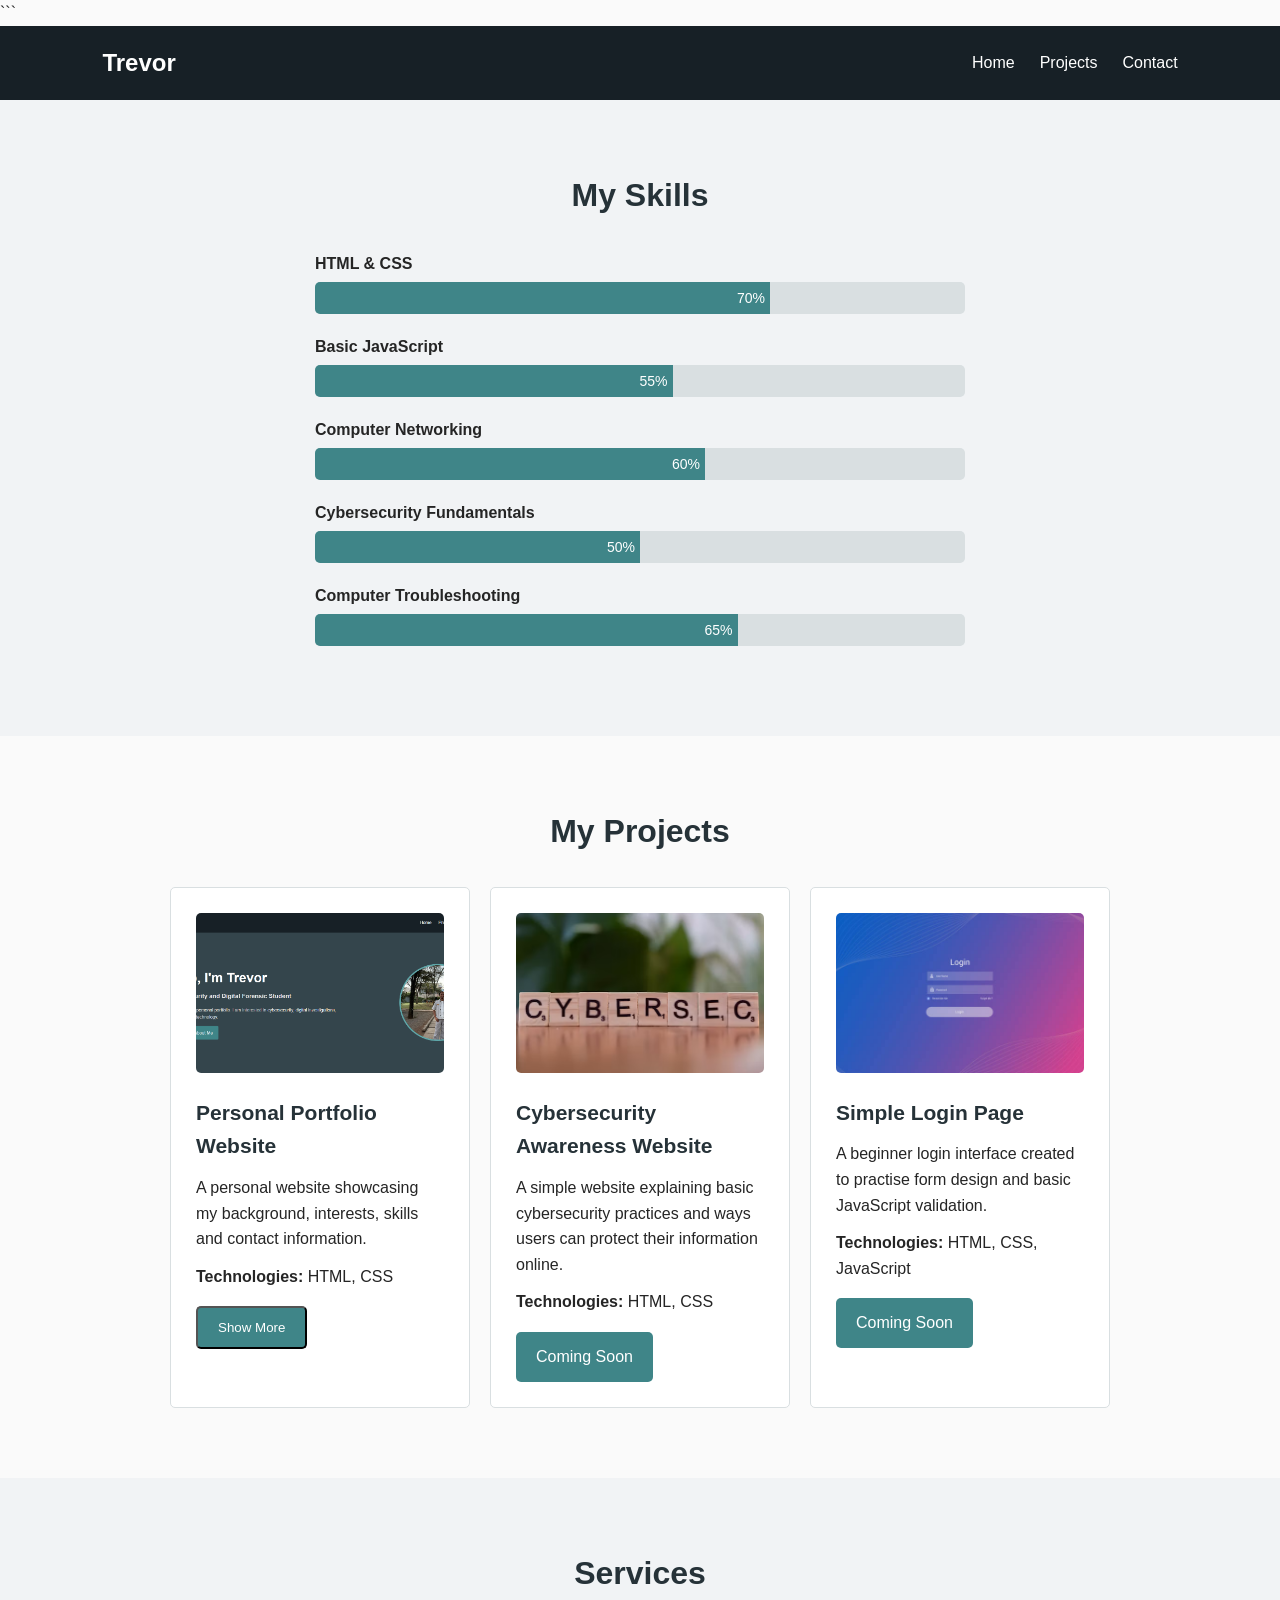
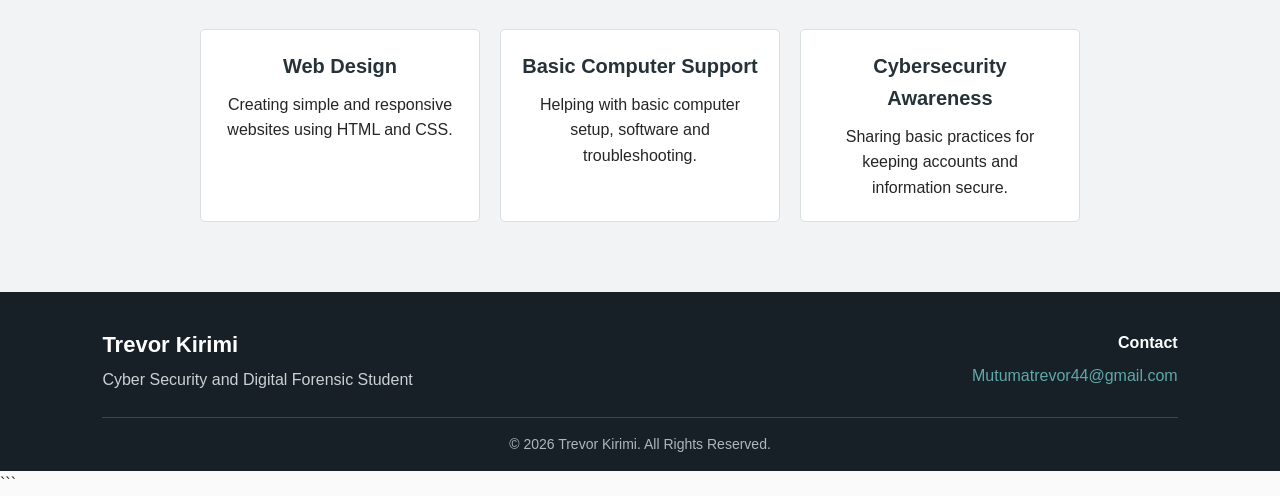
==== projects.html @ 118c22d6 "Complete Assignment 2 portfolio" ====
<!DOCTYPE html>

<html lang="en">

<head>
    <meta charset="UTF-8">
    <meta name="viewport" content="width=device-width, initial-scale=1.0">
    <title>Trevor Kirimi - Projects</title>
    <link rel="stylesheet" href="style.css">
</head>

<body>

```
<!-- Navigation -->
<header>
    <nav>
        <div class="logo">Trevor</div>

        <ul>
            <li><a href="index.html">Home</a></li>
            <li><a href="projects.html">Projects</a></li>
            <li><a href="index.html#contact">Contact</a></li>
        </ul>
    </nav>
</header>

<main>

    <!-- Skills Section -->
    <section class="skills">

        <h1>My Skills</h1>

        <div class="skill">
            <p>HTML & CSS</p>
            <div class="skill-bar">
                <div class="skill-level html">70%</div>
            </div>
        </div>

        <div class="skill">
            <p>Basic JavaScript</p>
            <div class="skill-bar">
                <div class="skill-level javascript">55%</div>
            </div>
        </div>

        <div class="skill">
            <p>Computer Networking</p>
            <div class="skill-bar">
                <div class="skill-level networking">60%</div>
            </div>
        </div>

        <div class="skill">
            <p>Cybersecurity Fundamentals</p>
            <div class="skill-bar">
                <div class="skill-level cybersecurity">50%</div>
            </div>
        </div>

        <div class="skill">
            <p>Computer Troubleshooting</p>
            <div class="skill-bar">
                <div class="skill-level troubleshooting">65%</div>
            </div>
        </div>

    </section>

    <!-- Projects Section -->
    <section class="projects">

        <h1>My Projects</h1>

        <div class="project-container">

            <div class="project-card">

                <img src="assets/Personal Portfolio.png"
                    alt="Screenshot of Trevor's Personal Portfolio Website">

                <h2>Personal Portfolio Website</h2>

                <p>
                    A personal website showcasing my background,
                    interests, skills and contact information.
                </p>

                <p id="moreText" style="display: none;">
                    This project helped me practise webpage structure,
                    styling and responsive design.
                </p>

                <p><strong>Technologies:</strong> HTML, CSS</p>

                <button onclick="showMore()" class="button" id="moreButton">
                    Show More
                </button>

            </div>

            <div class="project-card">

                <img src="assets/cybersecurity.jpg"
                    alt="Cybersecurity awareness illustration">

                <h2>Cybersecurity Awareness Website</h2>

                <p>
                    A simple website explaining basic cybersecurity
                    practices and ways users can protect their information online.
                </p>

                <p><strong>Technologies:</strong> HTML, CSS</p>

                <a href="#" class="button">Coming Soon</a>

            </div>

            <div class="project-card">

                <img src="assets/login.jpg"
                    alt="Login and password security illustration">

                <h2>Simple Login Page</h2>

                <p>
                    A beginner login interface created to practise
                    form design and basic JavaScript validation.
                </p>

                <p><strong>Technologies:</strong> HTML, CSS, JavaScript</p>

                <a href="#" class="button">Coming Soon</a>

            </div>

        </div>

    </section>

    <!-- Services Section -->
    <section class="services">

        <h1>Services</h1>

        <div class="services-container">

            <div class="service">
                <h2>Web Design</h2>
                <p>
                    Creating simple and responsive websites using HTML and CSS.
                </p>
            </div>

            <div class="service">
                <h2>Basic Computer Support</h2>
                <p>
                    Helping with basic computer setup, software and troubleshooting.
                </p>
            </div>

            <div class="service">
                <h2>Cybersecurity Awareness</h2>
                <p>
                    Sharing basic practices for keeping accounts and information secure.
                </p>
            </div>

        </div>

    </section>

</main>

<!-- Footer -->
<footer>

    <div class="footer-content">

        <div class="footer-about">
            <h3>Trevor Kirimi</h3>
            <p>
                Cyber Security and Digital Forensic Student
            </p>
        </div>

        <div class="footer-contact">
            <h4>Contact</h4>

            <p>
                <a href="mailto:Mutumatrevor44@gmail.com">
                    Mutumatrevor44@gmail.com
                </a>
            </p>
        </div>

    </div>

    <div class="footer-bottom">
        <p>
            &copy; 2026 Trevor Kirimi. All Rights Reserved.
        </p>
    </div>

</footer>

<script src="script.js"></script>
```

</body>

</html>
---- style.css ----
* {
    box-sizing: border-box;
    margin: 0;
    padding: 0;
}

body {
    font-family: Arial, sans-serif;
    color: #252525;
    background-color: #fafafa;
    line-height: 1.6;
}

html {
    scroll-behavior: smooth;
}

/* Navigation */
header {
    background-color: #172026;
    padding: 18px 8%;
}

nav {
    display: flex;
    justify-content: space-between;
    align-items: center;
}

.logo {
    color: white;
    font-size: 24px;
    font-weight: bold;
}

nav ul {
    display: flex;
    list-style: none;
    gap: 25px;
}

nav a {
    color: white;
    text-decoration: none;
}

nav a:hover {
    color: #5fa8aa;
}

/* Main sections */
section {
    padding: 70px 8%;
}

/* Hero section */
.hero {
    min-height: 80vh;
    display: flex;
    justify-content: space-between;
    align-items: center;
    gap: 50px;
    background-color: #34454c;
}

.hero-content {
    max-width: 650px;
}

.hero h1 {
    font-size: 48px;
    color: white;
    margin-bottom: 10px;
}

.tagline {
    font-size: 22px;
    color: #5fa8aa;
    font-weight: bold;
    margin-bottom: 20px;
}

.hero p {
    color: #e5e7e9;
}

.hero-image img {
    width: 280px;
    height: 280px;
    object-fit: cover;
    border-radius: 50%;
    border: 5px solid #5fa8aa;
}

/* Button */
.button {
    display: inline-block;
    margin-top: 20px;
    padding: 12px 20px;
    background-color: #3f8588;
    color: white;
    text-decoration: none;
    border-radius: 5px;
}

.button:hover {
    background-color: #24565a;
}

/* About section */
.about {
    background-color: #f1f3f5;
    text-align: center;
}

.about h2,
.projects h2,
.contact h2 {
    color: #263238;
    font-size: 32px;
    margin-bottom: 20px;
}

.about p {
    max-width: 750px;
    margin: 0 auto 15px;
}

/* Projects section */
.projects {
    background-color: #fafafa;
    text-align: center;
}

.projects h1 {
    color: #263238;
    font-size: 32px;
    margin-bottom: 30px;
}

.project-container {
    display: flex;
    justify-content: center;
    gap: 20px;
    flex-wrap: wrap;
}

.project-card {
    background-color: white;
    border: 1px solid #d9dfe1;
    border-radius: 5px;
    padding: 25px;
    width: 300px;
    text-align: left;
}
/* Project thumbnails */
.project-card img {
width: 100%;
height: 160px;
object-fit: cover;
border-radius: 5px;
margin-bottom: 15px;
}


.project-card h2 {
    color: #263238;
    font-size: 21px;
    margin-bottom: 12px;
}

.project-card p {
    margin-bottom: 12px;
}

.project-card .button {
    margin-top: 5px;
}

/* Contact section */
.contact {
    background-color: #f1f3f5;
    text-align: center;
}

.contact p {
    margin-bottom: 10px;
}

.contact a {
    color: #2f6f73;
    font-weight: bold;
}

/* Footer */
footer {
    background-color: #172026;
    color: white;
    padding: 35px 8% 15px;
}

.footer-content {
    display: flex;
    justify-content: space-between;
    align-items: center;
    gap: 30px;
}

.footer-about h3 {
    font-size: 22px;
    margin-bottom: 5px;
}

.footer-about p {
    color: #cbd1d3;
}

.footer-contact {
    text-align: right;
}

.footer-contact h4 {
    margin-bottom: 8px;
}

.footer-contact a {
    color: #5fa8aa;
    text-decoration: none;
}

.footer-contact a:hover {
    text-decoration: underline;
}

.footer-bottom {
    border-top: 1px solid #3b474c;
    margin-top: 25px;
    padding-top: 15px;
    text-align: center;
    color: #aeb7ba;
    font-size: 14px;
}

/* Responsive design */
@media (max-width: 768px) {

    nav {
        flex-direction: column;
        gap: 15px;
    }

    nav ul {
        gap: 15px;
    }

    .hero {
        flex-direction: column-reverse;
        text-align: center;
        padding-top: 50px;
    }

    .hero h1 {
        font-size: 38px;
    }

    .hero-image img {
        width: 220px;
        height: 220px;
    }

    /* Footer on smaller screens */
    .footer-content {
        flex-direction: column;
        text-align: center;
    }

    .footer-contact {
        text-align: center;
    }
}

/* Small screens - supports the required 320px width */
@media (max-width: 480px) {

    section {
        padding: 50px 20px;
    }

    nav ul {
        gap: 10px;
        font-size: 14px;
    }

    .hero h1 {
        font-size: 32px;
    }

    .tagline {
        font-size: 18px;
    }

    .hero-image img {
        width: 180px;
        height: 180px;
    }

    /* Footer on very small screens */
    footer {
        padding: 30px 20px 15px;
    }

    .footer-about h3 {
        font-size: 20px;
    }

    .footer-about p {
        font-size: 14px;
    }

    .footer-contact {
        font-size: 14px;
    }
}
/* Skills Section */
.skills {
    background-color: #f1f3f5;
    text-align: center;
}

.skills h1 {
    color: #263238;
    font-size: 32px;
    margin-bottom: 30px;
}

.skill {
    max-width: 650px;
    margin: 0 auto 20px;
    text-align: left;
}

.skill p {
    margin-bottom: 5px;
    font-weight: bold;
}

.skill-bar {
    background-color: #d9dfe1;
    border-radius: 5px;
    overflow: hidden;
}

.skill-level {
    background-color: #3f8588;
    color: white;
    padding: 5px;
    text-align: right;
    font-size: 14px;
}
.skill-level.html {
    width: 70%;
}

.skill-level.javascript {
    width: 55%;
}

.skill-level.networking {
    width: 60%;
}

.skill-level.cybersecurity {
    width: 50%;
}

.skill-level.troubleshooting {
    width: 65%;
}
/* Services Section */
.services {
    background-color: #f1f3f5;
    text-align: center;
}

.services h1 {
    color: #263238;
    font-size: 32px;
    margin-bottom: 30px;
}

.services-container {
    display: flex;
    justify-content: center;
    gap: 20px;
    flex-wrap: wrap;
}

.service {
    background-color: white;
    border: 1px solid #d9dfe1;
    border-radius: 5px;
    padding: 20px;
    width: 280px;
}

.service h2 {
    color: #263238;
    font-size: 20px;
    margin-bottom: 10px;
}
/* Contact Form */
#contactForm {
    max-width: 600px;
    margin: 30px auto;
    text-align: left;
}

#contactForm div {
    margin-bottom: 15px;
}

#contactForm label {
    display: block;
    margin-bottom: 5px;
    font-weight: bold;
}

#contactForm input,
#contactForm textarea {
    width: 100%;
    padding: 10px;
    border: 1px solid #cbd1d3;
    border-radius: 5px;
    font-family: Arial, sans-serif;
    font-size: 16px;
}

#contactForm textarea {
    resize: vertical;
}

#contactForm input:focus,
#contactForm textarea:focus {
    outline: none;
    border-color: #3f8588;
}

#formMessage {
    margin-top: 15px;
    font-weight: bold;
}
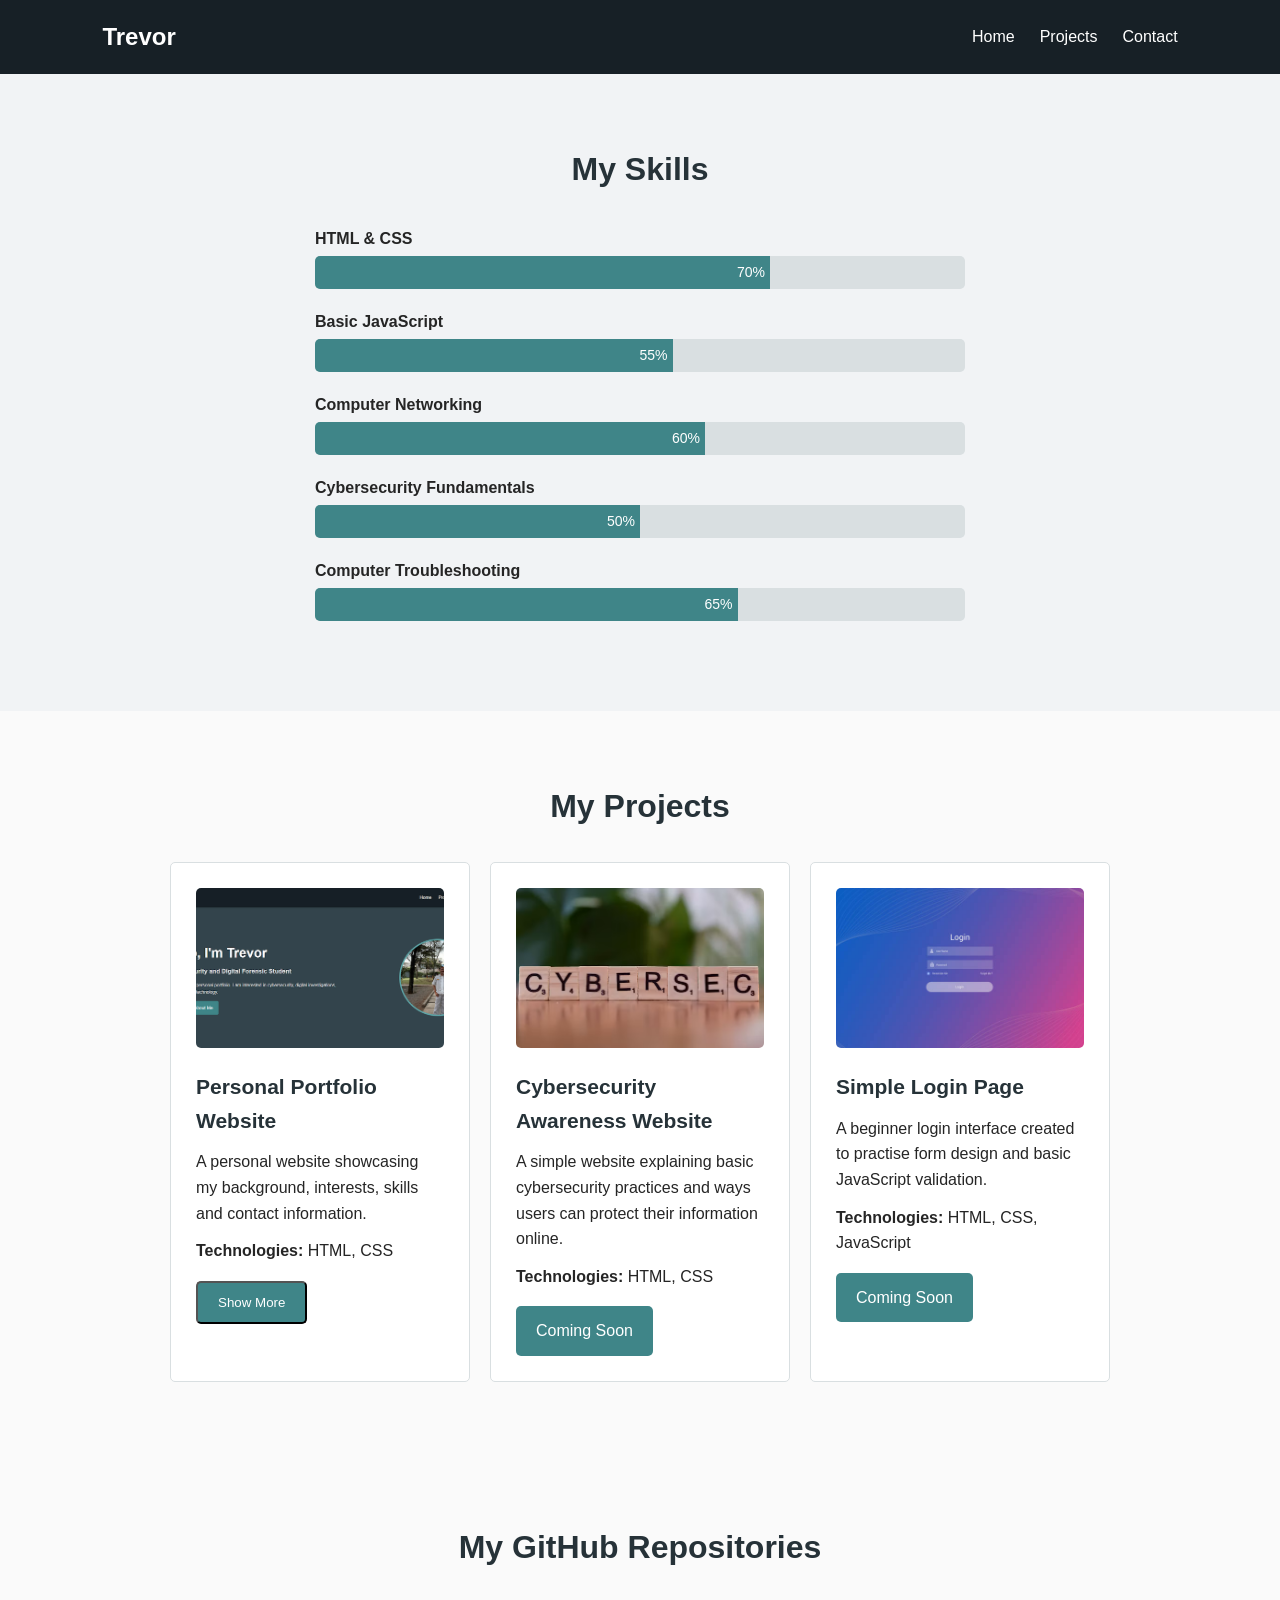
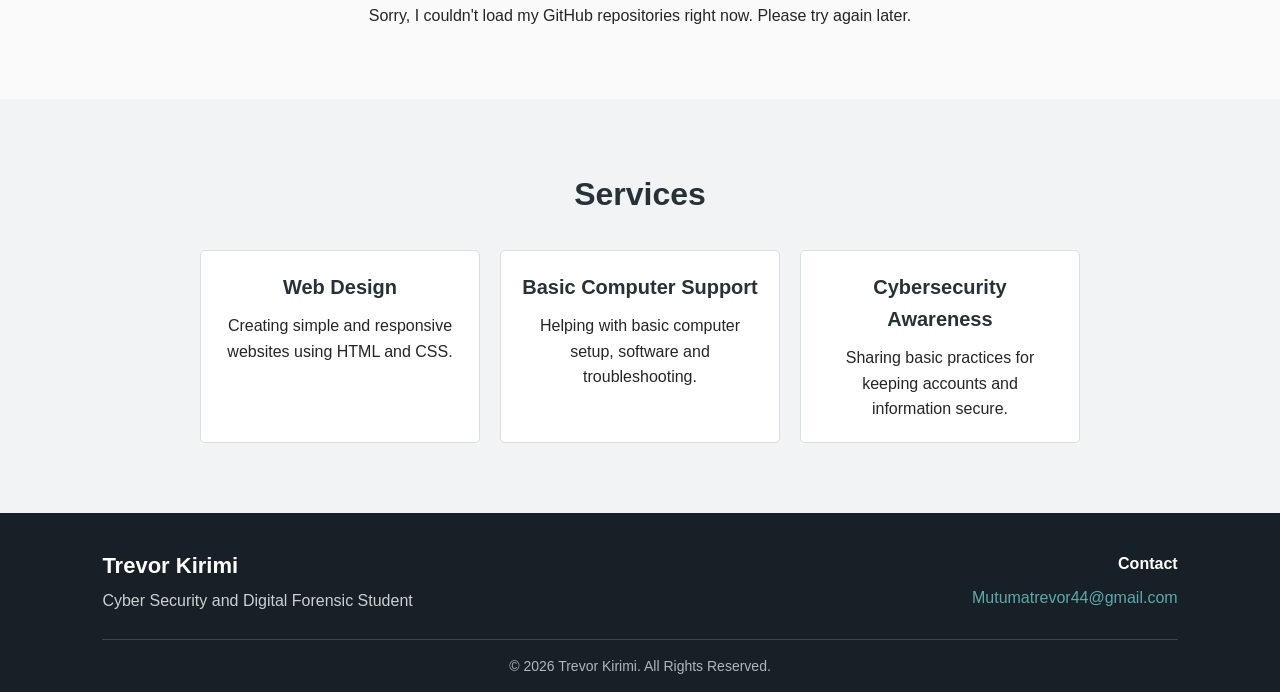
==== commit eddb8500: "Assignment 3: GitHub API, image optimisation, lazy loading" ====
--- a/projects.html
+++ b/projects.html
@@ -11,205 +11,215 @@
 
 <body>
 
-```
-<!-- Navigation -->
-<header>
-    <nav>
-        <div class="logo">Trevor</div>
-
-        <ul>
-            <li><a href="index.html">Home</a></li>
-            <li><a href="projects.html">Projects</a></li>
-            <li><a href="index.html#contact">Contact</a></li>
-        </ul>
-    </nav>
-</header>
-
-<main>
-
-    <!-- Skills Section -->
-    <section class="skills">
-
-        <h1>My Skills</h1>
-
-        <div class="skill">
-            <p>HTML & CSS</p>
-            <div class="skill-bar">
-                <div class="skill-level html">70%</div>
-            </div>
+    <!-- Navigation -->
+    <header>
+        <nav>
+            <div class="logo">Trevor</div>
+
+            <ul>
+                <li><a href="index.html">Home</a></li>
+                <li><a href="projects.html">Projects</a></li>
+                <li><a href="index.html#contact">Contact</a></li>
+            </ul>
+        </nav>
+    </header>
+
+    <main>
+
+        <!-- Skills Section -->
+        <section class="skills">
+
+            <h1>My Skills</h1>
+
+            <div class="skill">
+                <p>HTML & CSS</p>
+                <div class="skill-bar">
+                    <div class="skill-level html">70%</div>
+                </div>
+            </div>
+
+            <div class="skill">
+                <p>Basic JavaScript</p>
+                <div class="skill-bar">
+                    <div class="skill-level javascript">55%</div>
+                </div>
+            </div>
+
+            <div class="skill">
+                <p>Computer Networking</p>
+                <div class="skill-bar">
+                    <div class="skill-level networking">60%</div>
+                </div>
+            </div>
+
+            <div class="skill">
+                <p>Cybersecurity Fundamentals</p>
+                <div class="skill-bar">
+                    <div class="skill-level cybersecurity">50%</div>
+                </div>
+            </div>
+
+            <div class="skill">
+                <p>Computer Troubleshooting</p>
+                <div class="skill-bar">
+                    <div class="skill-level troubleshooting">65%</div>
+                </div>
+            </div>
+
+        </section>
+
+        <!-- Projects Section -->
+        <section class="projects">
+
+            <h1>My Projects</h1>
+
+            <div class="project-container">
+
+                <div class="project-card">
+
+                    <img loading="lazy" src="assets/Personal Portfolio.png"
+                        alt="Screenshot of Trevor's Personal Portfolio Website">
+
+                    <h2>Personal Portfolio Website</h2>
+
+                    <p>
+                        A personal website showcasing my background,
+                        interests, skills and contact information.
+                    </p>
+
+                    <p id="moreText" style="display: none;">
+                        This project helped me practise webpage structure,
+                        styling and responsive design.
+                    </p>
+
+                    <p><strong>Technologies:</strong> HTML, CSS</p>
+
+                    <button onclick="showMore()" class="button" id="moreButton">
+                        Show More
+                    </button>
+
+                </div>
+
+                <div class="project-card">
+
+                    <img loading="lazy" src="assets/cybersecurity.jpg"
+                        alt="Cybersecurity awareness illustration">
+
+                    <h2>Cybersecurity Awareness Website</h2>
+
+                    <p>
+                        A simple website explaining basic cybersecurity
+                        practices and ways users can protect their information online.
+                    </p>
+
+                    <p><strong>Technologies:</strong> HTML, CSS</p>
+
+                    <a href="#" class="button">Coming Soon</a>
+
+                </div>
+
+                <div class="project-card">
+
+                    <img loading="lazy" src="assets/login.jpg"
+                        alt="Login and password security illustration">
+
+                    <h2>Simple Login Page</h2>
+
+                    <p>
+                        A beginner login interface created to practise
+                        form design and basic JavaScript validation.
+                    </p>
+
+                    <p><strong>Technologies:</strong> HTML, CSS, JavaScript</p>
+
+                    <a href="#" class="button">Coming Soon</a>
+
+                </div>
+
+            </div>
+
+        </section>
+
+        <!-- Live GitHub Repositories -->
+        <section class="projects">
+
+            <h1>My GitHub Repositories</h1>
+
+            <p id="repo-status" aria-live="polite"></p>
+
+            <div class="project-container" id="repo-list"></div>
+
+        </section>
+
+        <!-- Services Section -->
+        <section class="services">
+
+            <h1>Services</h1>
+
+            <div class="services-container">
+
+                <div class="service">
+                    <h2>Web Design</h2>
+                    <p>
+                        Creating simple and responsive websites using HTML and CSS.
+                    </p>
+                </div>
+
+                <div class="service">
+                    <h2>Basic Computer Support</h2>
+                    <p>
+                        Helping with basic computer setup, software and troubleshooting.
+                    </p>
+                </div>
+
+                <div class="service">
+                    <h2>Cybersecurity Awareness</h2>
+                    <p>
+                        Sharing basic practices for keeping accounts and information secure.
+                    </p>
+                </div>
+
+            </div>
+
+        </section>
+
+    </main>
+
+    <!-- Footer -->
+    <footer>
+
+        <div class="footer-content">
+
+            <div class="footer-about">
+                <h3>Trevor Kirimi</h3>
+                <p>
+                    Cyber Security and Digital Forensic Student
+                </p>
+            </div>
+
+            <div class="footer-contact">
+                <h4>Contact</h4>
+
+                <p>
+                    <a href="mailto:Mutumatrevor44@gmail.com">
+                        Mutumatrevor44@gmail.com
+                    </a>
+                </p>
+            </div>
+
         </div>
 
-        <div class="skill">
-            <p>Basic JavaScript</p>
-            <div class="skill-bar">
-                <div class="skill-level javascript">55%</div>
-            </div>
-        </div>
-
-        <div class="skill">
-            <p>Computer Networking</p>
-            <div class="skill-bar">
-                <div class="skill-level networking">60%</div>
-            </div>
-        </div>
-
-        <div class="skill">
-            <p>Cybersecurity Fundamentals</p>
-            <div class="skill-bar">
-                <div class="skill-level cybersecurity">50%</div>
-            </div>
-        </div>
-
-        <div class="skill">
-            <p>Computer Troubleshooting</p>
-            <div class="skill-bar">
-                <div class="skill-level troubleshooting">65%</div>
-            </div>
-        </div>
-
-    </section>
-
-    <!-- Projects Section -->
-    <section class="projects">
-
-        <h1>My Projects</h1>
-
-        <div class="project-container">
-
-            <div class="project-card">
-
-                <img src="assets/Personal Portfolio.png"
-                    alt="Screenshot of Trevor's Personal Portfolio Website">
-
-                <h2>Personal Portfolio Website</h2>
-
-                <p>
-                    A personal website showcasing my background,
-                    interests, skills and contact information.
-                </p>
-
-                <p id="moreText" style="display: none;">
-                    This project helped me practise webpage structure,
-                    styling and responsive design.
-                </p>
-
-                <p><strong>Technologies:</strong> HTML, CSS</p>
-
-                <button onclick="showMore()" class="button" id="moreButton">
-                    Show More
-                </button>
-
-            </div>
-
-            <div class="project-card">
-
-                <img src="assets/cybersecurity.jpg"
-                    alt="Cybersecurity awareness illustration">
-
-                <h2>Cybersecurity Awareness Website</h2>
-
-                <p>
-                    A simple website explaining basic cybersecurity
-                    practices and ways users can protect their information online.
-                </p>
-
-                <p><strong>Technologies:</strong> HTML, CSS</p>
-
-                <a href="#" class="button">Coming Soon</a>
-
-            </div>
-
-            <div class="project-card">
-
-                <img src="assets/login.jpg"
-                    alt="Login and password security illustration">
-
-                <h2>Simple Login Page</h2>
-
-                <p>
-                    A beginner login interface created to practise
-                    form design and basic JavaScript validation.
-                </p>
-
-                <p><strong>Technologies:</strong> HTML, CSS, JavaScript</p>
-
-                <a href="#" class="button">Coming Soon</a>
-
-            </div>
-
-        </div>
-
-    </section>
-
-    <!-- Services Section -->
-    <section class="services">
-
-        <h1>Services</h1>
-
-        <div class="services-container">
-
-            <div class="service">
-                <h2>Web Design</h2>
-                <p>
-                    Creating simple and responsive websites using HTML and CSS.
-                </p>
-            </div>
-
-            <div class="service">
-                <h2>Basic Computer Support</h2>
-                <p>
-                    Helping with basic computer setup, software and troubleshooting.
-                </p>
-            </div>
-
-            <div class="service">
-                <h2>Cybersecurity Awareness</h2>
-                <p>
-                    Sharing basic practices for keeping accounts and information secure.
-                </p>
-            </div>
-
-        </div>
-
-    </section>
-
-</main>
-
-<!-- Footer -->
-<footer>
-
-    <div class="footer-content">
-
-        <div class="footer-about">
-            <h3>Trevor Kirimi</h3>
+        <div class="footer-bottom">
             <p>
-                Cyber Security and Digital Forensic Student
+                &copy; 2026 Trevor Kirimi. All Rights Reserved.
             </p>
         </div>
 
-        <div class="footer-contact">
-            <h4>Contact</h4>
-
-            <p>
-                <a href="mailto:Mutumatrevor44@gmail.com">
-                    Mutumatrevor44@gmail.com
-                </a>
-            </p>
-        </div>
-
-    </div>
-
-    <div class="footer-bottom">
-        <p>
-            &copy; 2026 Trevor Kirimi. All Rights Reserved.
-        </p>
-    </div>
-
-</footer>
-
-<script src="script.js"></script>
-```
+    </footer>
+
+    <script src="script.js"></script>
+    <script src="github.js"></script>
 
 </body>
 
-</html>
+</html>
